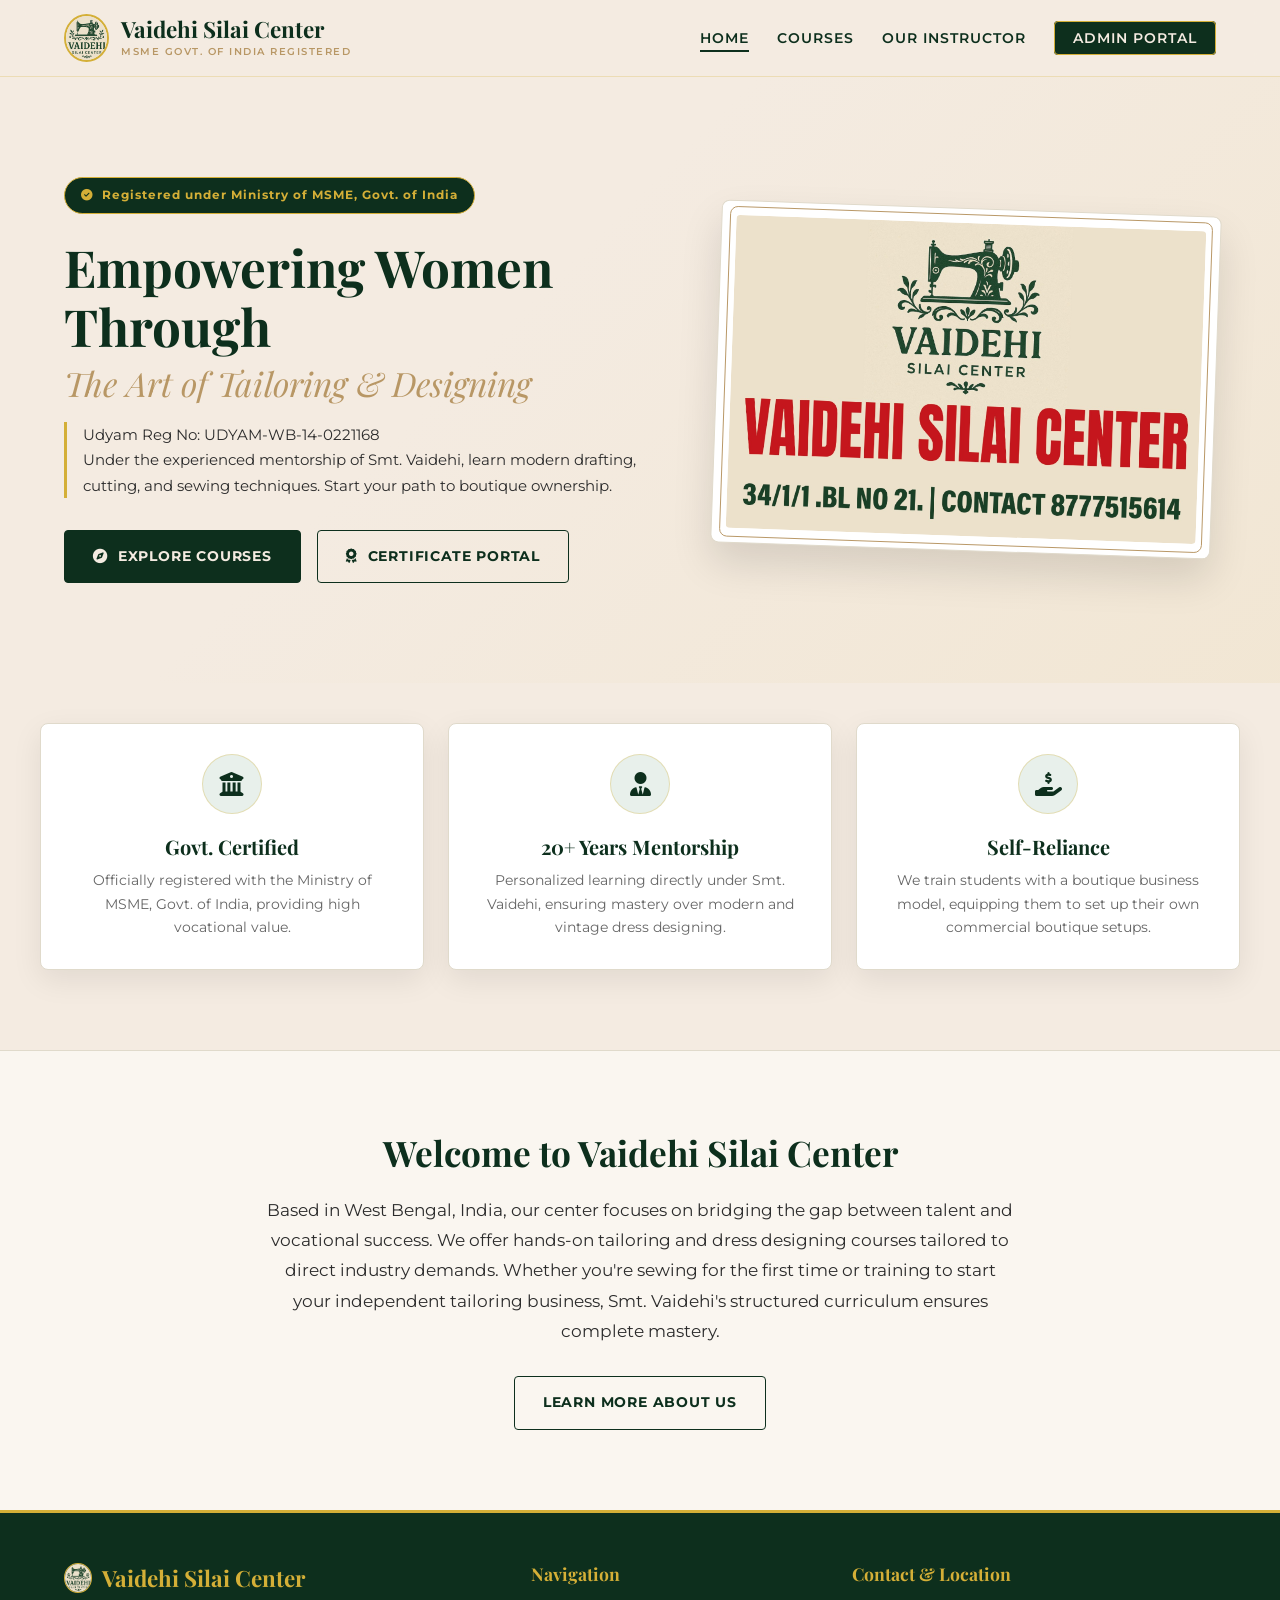
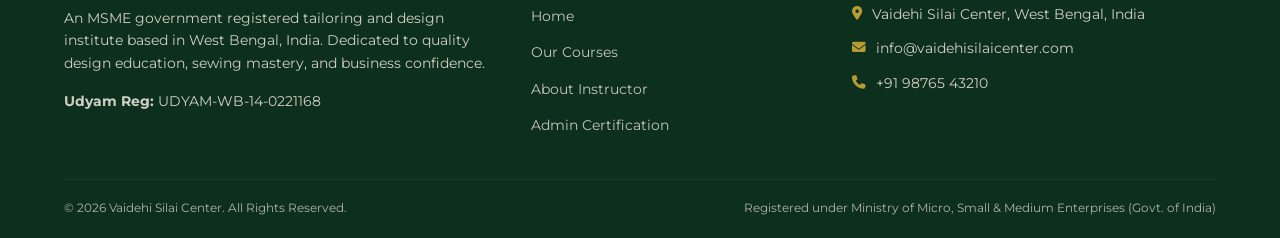
==== index.html @ 42c7a874 "vaidehisilaihosting" ====
<!DOCTYPE html>
<html lang="en">
<head>
  <meta charset="UTF-8">
  <meta name="viewport" content="width=device-width, initial-scale=1.0">
  <title>Vaidehi Silai Center - Govt. Registered Fashion Design & Tailoring Institute</title>
  <meta name="description" content="Registered under Ministry of MSME, Govt. of India | Udyam Reg No: UDYAM-WB-14-0221168. Join West Bengal's premier institute for tailoring and dress designing.">
  
  <!-- Google Fonts: Playfair Display & Montserrat -->
  <link rel="preconnect" href="https://fonts.googleapis.com">
  <link rel="preconnect" href="https://fonts.gstatic.com" crossorigin>
  <link href="https://fonts.googleapis.com/css2?family=Montserrat:wght@400;500;600;700&family=Playfair+Display:ital,wght@0,400;0,700;1,400&display=swap" rel="stylesheet">
  
  <!-- FontAwesome Icons -->
  <link rel="stylesheet" href="https://cdnjs.cloudflare.com/ajax/libs/font-awesome/6.4.0/css/all.min.css">
  
  <!-- Custom Stylesheet -->
  <link rel="stylesheet" href="css/style.css">
</head>
<body>

  <!-- Navigation Header -->
  <header id="header">
    <div class="nav-container">
      <a href="index.html" class="logo-container">
        <img src="vaidehisilaicenterlogo.jpeg" alt="Vaidehi Silai Center Logo" class="logo-img-nav">
        <div class="logo-text-wrapper">
          <span class="logo-text">Vaidehi Silai Center</span>
          <span class="logo-subtext">MSME Govt. of India Registered</span>
        </div>
      </a>
      <button class="menu-toggle" id="menu-toggle" aria-label="Toggle Navigation">
        <i class="fa-solid fa-bars"></i>
      </button>
      <ul class="nav-links" id="nav-links">
        <li><a href="index.html" class="nav-link active">Home</a></li>
        <li><a href="courses.html" class="nav-link">Courses</a></li>
        <li><a href="about.html" class="nav-link">Our Instructor</a></li>
        <li><a href="admin.html" class="nav-link btn-nav-admin">Admin Portal</a></li>
      </ul>
    </div>
  </header>

  <!-- Hero Section -->
  <section class="hero-section">
    <div class="container">
      <div class="hero-grid">
        <div class="hero-content">
          <div class="msme-badge">
            <i class="fa-solid fa-circle-check"></i> Registered under Ministry of MSME, Govt. of India
          </div>
          <h1 class="hero-title">
            Empowering Women Through
            <span>The Art of Tailoring & Designing</span>
          </h1>
          <p class="hero-subtitle">
            Udyam Reg No: UDYAM-WB-14-0221168<br>
            Under the experienced mentorship of Smt. Vaidehi, learn modern drafting, cutting, and sewing techniques. Start your path to boutique ownership.
          </p>
          <div class="hero-cta">
            <a href="courses.html" class="btn btn-primary">
              <i class="fa-solid fa-compass"></i> Explore Courses
            </a>
            <a href="admin.html" class="btn btn-secondary">
              <i class="fa-solid fa-award"></i> Certificate Portal
            </a>
          </div>
        </div>
        <div class="hero-image-container">
          <div class="hero-poster-frame">
            <img src="vaidehisilaicenterposter.jpeg" alt="Vaidehi Silai Center Banner Poster" class="hero-poster-img">
          </div>
        </div>
      </div>
    </div>
  </section>

  <!-- Features Highlight Section -->
  <section class="container section-padding">
    <div class="features-grid">
      <!-- Feature 1: Govt Registration -->
      <div class="feature-card">
        <div class="feature-icon">
          <i class="fa-solid fa-building-columns"></i>
        </div>
        <h3>Govt. Certified</h3>
        <p>Officially registered with the Ministry of MSME, Govt. of India, providing high vocational value.</p>
      </div>

      <!-- Feature 2: Expert Mentorship -->
      <div class="feature-card">
        <div class="feature-icon">
          <i class="fa-solid fa-user-tie"></i>
        </div>
        <h3>20+ Years Mentorship</h3>
        <p>Personalized learning directly under Smt. Vaidehi, ensuring mastery over modern and vintage dress designing.</p>
      </div>

      <!-- Feature 3: Financial Independence -->
      <div class="feature-card">
        <div class="feature-icon">
          <i class="fa-solid fa-hand-holding-dollar"></i>
        </div>
        <h3>Self-Reliance</h3>
        <p>We train students with a boutique business model, equipping them to set up their own commercial boutique setups.</p>
      </div>
    </div>
  </section>

  <!-- Brief Welcome & Intro -->
  <section class="section-padding" style="background-color: var(--bg-light); border-top: 1px solid var(--border-color);">
    <div class="container" style="max-width: 800px; text-align: center;">
      <h2 style="font-family: var(--font-serif); font-size: 2.2rem; margin-bottom: 20px; color: var(--primary-color);">Welcome to Vaidehi Silai Center</h2>
      <p style="font-size: 1.05rem; margin-bottom: 30px; color: var(--text-charcoal); line-height: 1.8;">
        Based in West Bengal, India, our center focuses on bridging the gap between talent and vocational success. We offer hands-on tailoring and dress designing courses tailored to direct industry demands. Whether you're sewing for the first time or training to start your independent tailoring business, Smt. Vaidehi's structured curriculum ensures complete mastery.
      </p>
      <a href="about.html" class="btn btn-secondary">Learn More About Us</a>
    </div>
  </section>

  <!-- Footer Section -->
  <footer>
    <div class="container">
      <div class="footer-grid">
        <div class="footer-col-about">
          <h4 style="display: flex; align-items: center; gap: 10px;">
            <img src="vaidehisilaicenterlogo.jpeg" alt="Logo" style="height: 30px; border-radius: 50%; border: 1px solid var(--gold-metallic); background-color: var(--white);">
            Vaidehi Silai Center
          </h4>
          <p>
            An MSME government registered tailoring and design institute based in West Bengal, India. Dedicated to quality design education, sewing mastery, and business confidence.
          </p>
          <p><strong>Udyam Reg:</strong> UDYAM-WB-14-0221168</p>
        </div>
        <div class="footer-col-links">
          <h4>Navigation</h4>
          <ul class="footer-links-list">
            <li><a href="index.html">Home</a></li>
            <li><a href="courses.html">Our Courses</a></li>
            <li><a href="about.html">About Instructor</a></li>
            <li><a href="admin.html">Admin Certification</a></li>
          </ul>
        </div>
        <div class="footer-col-contact">
          <h4>Contact & Location</h4>
          <div class="contact-item">
            <i class="fa-solid fa-location-dot"></i>
            <span>Vaidehi Silai Center, West Bengal, India</span>
          </div>
          <div class="contact-item">
            <i class="fa-solid fa-envelope"></i>
            <span>info@vaidehisilaicenter.com</span>
          </div>
          <div class="contact-item">
            <i class="fa-solid fa-phone"></i>
            <span>+91 98765 43210</span>
          </div>
        </div>
      </div>
      
      <div class="footer-bottom">
        <p>&copy; 2026 Vaidehi Silai Center. All Rights Reserved.</p>
        <p>Registered under Ministry of Micro, Small & Medium Enterprises (Govt. of India)</p>
      </div>
    </div>
  </footer>

  <!-- Script Files -->
  <script src="js/main.js"></script>
</body>
</html>
---- css/style.css ----
/* ==========================================================================
   CSS DESIGN SYSTEM & CORE GLOBAL STYLES (Vaidehi Silai Center)
   ========================================================================== */
:root {
  --primary-color: #0d2f1d;      /* Premium Vintage Dark Green */
  --primary-light: #164a30;      /* Lighter Forest Green */
  --primary-ultra-light: #e8f0eb;/* Soft green background tint */
  --bg-cream: #f4ebe1;           /* Warm Ivory/Cream background */
  --bg-light: #faf6f0;           /* Soft lighter cream background */
  --text-charcoal: #2c2c2c;      /* Clean Charcoal Text */
  --text-muted: #666666;
  --gold-metallic: #d4af37;      /* Antique Gold Accent */
  --gold-dark: #b89765;          /* Vintage Gold Outline */
  --border-color: #e0dacb;
  --white: #ffffff;
  --font-serif: 'Playfair Display', Georgia, serif;
  --font-sans: 'Montserrat', sans-serif;
  --transition-smooth: all 0.3s cubic-bezier(0.25, 0.8, 0.25, 1);
  --shadow-subtle: 0 4px 15px rgba(0, 0, 0, 0.05);
  --shadow-medium: 0 10px 30px rgba(0, 0, 0, 0.08);
  --shadow-large: 0 20px 40px rgba(0, 0, 0, 0.12);
}

/* Reset & Global Setup */
*, *::before, *::after {
  box-sizing: border-box;
  margin: 0;
  padding: 0;
}

html {
  scroll-behavior: smooth;
  font-size: 16px;
}

body {
  background-color: var(--bg-cream);
  color: var(--text-charcoal);
  font-family: var(--font-sans);
  line-height: 1.65;
  overflow-x: hidden;
  display: flex;
  flex-direction: column;
  min-height: 100vh;
}

h1, h2, h3, h4, h5, h6 {
  font-family: var(--font-serif);
  color: var(--primary-color);
  font-weight: 700;
  line-height: 1.25;
}

a {
  text-decoration: none;
  color: inherit;
  transition: var(--transition-smooth);
}

button, input, select, textarea {
  font-family: inherit;
}

.container {
  width: 100%;
  max-width: 1200px;
  margin: 0 auto;
  padding: 0 24px;
}

.section-padding {
  padding: 80px 0;
}

/* Common Section Headers */
.section-title-wrapper {
  text-align: center;
  margin-bottom: 50px;
}

.section-title {
  font-size: 2.5rem;
  margin-bottom: 12px;
  position: relative;
  display: inline-block;
}

.section-title::after {
  content: '❖';
  display: block;
  font-size: 1.1rem;
  color: var(--gold-metallic);
  margin-top: 8px;
}

.section-subtitle {
  font-size: 0.95rem;
  color: var(--text-muted);
  max-width: 600px;
  margin: 0 auto;
  font-weight: 500;
}

/* Buttons */
.btn {
  display: inline-flex;
  align-items: center;
  justify-content: center;
  gap: 10px;
  padding: 14px 28px;
  border-radius: 4px;
  font-size: 0.9rem;
  font-weight: 700;
  letter-spacing: 0.8px;
  text-transform: uppercase;
  transition: var(--transition-smooth);
  cursor: pointer;
}

.btn-primary {
  background-color: var(--primary-color);
  color: var(--bg-cream);
  border: 1px solid var(--primary-color);
}

.btn-primary:hover {
  background-color: var(--primary-light);
  border-color: var(--primary-light);
  transform: translateY(-2px);
  box-shadow: 0 6px 15px rgba(13, 47, 29, 0.2);
}

.btn-secondary {
  background-color: transparent;
  color: var(--primary-color);
  border: 1px solid var(--primary-color);
}

.btn-secondary:hover {
  background-color: var(--primary-color);
  color: var(--bg-cream);
  transform: translateY(-2px);
  box-shadow: 0 6px 15px rgba(13, 47, 29, 0.1);
}

/* ==========================================================================
   HEADER & NAVIGATION BAR
   ========================================================================== */
header {
  position: sticky;
  top: 0;
  width: 100%;
  z-index: 1000;
  background-color: rgba(244, 235, 225, 0.9);
  backdrop-filter: blur(12px);
  -webkit-backdrop-filter: blur(12px);
  border-bottom: 1px solid rgba(212, 175, 55, 0.25);
  transition: var(--transition-smooth);
}

header.scrolled {
  background-color: var(--primary-color);
  border-bottom-color: var(--gold-metallic);
  box-shadow: var(--shadow-medium);
}

header.scrolled .logo-text,
header.scrolled .nav-link,
header.scrolled .menu-toggle {
  color: var(--bg-light);
}

header.scrolled .nav-link::after {
  background-color: var(--gold-metallic);
}

.nav-container {
  display: flex;
  justify-content: space-between;
  align-items: center;
  padding: 14px 24px;
  max-width: 1200px;
  margin: 0 auto;
}

.logo-container {
  display: flex;
  align-items: center;
  gap: 12px;
}

.logo-img-nav {
  max-height: 48px;
  border-radius: 50%;
  border: 2px solid var(--gold-metallic);
  background-color: var(--white);
  object-fit: cover;
}

.logo-text-wrapper {
  display: flex;
  flex-direction: column;
}

.logo-text {
  font-family: var(--font-serif);
  font-size: 1.4rem;
  font-weight: 700;
  color: var(--primary-color);
  line-height: 1.2;
}

.logo-subtext {
  font-size: 0.65rem;
  text-transform: uppercase;
  letter-spacing: 1.5px;
  color: var(--gold-dark);
  font-weight: 600;
}

.nav-links {
  display: flex;
  gap: 28px;
  list-style: none;
  align-items: center;
}

.nav-link {
  font-size: 0.85rem;
  font-weight: 600;
  color: var(--primary-color);
  text-transform: uppercase;
  letter-spacing: 1px;
  position: relative;
  padding: 6px 0;
}

.nav-link::after {
  content: '';
  position: absolute;
  bottom: 0;
  left: 0;
  width: 0;
  height: 2px;
  background-color: var(--primary-color);
  transition: var(--transition-smooth);
}

.nav-link:hover::after,
.nav-link.active::after {
  width: 100%;
}

.btn-nav-admin {
  background-color: var(--primary-color);
  color: var(--bg-cream) !important;
  padding: 8px 18px;
  border-radius: 4px;
  border: 1px solid var(--gold-metallic);
  font-weight: 600;
}

header.scrolled .btn-nav-admin {
  background-color: var(--gold-metallic);
  color: var(--primary-color) !important;
  border-color: var(--white);
}

.btn-nav-admin:hover {
  background-color: var(--gold-metallic) !important;
  color: var(--primary-color) !important;
  transform: translateY(-2px);
  box-shadow: var(--shadow-subtle);
}

.menu-toggle {
  display: none;
  font-size: 1.4rem;
  color: var(--primary-color);
  cursor: pointer;
  background: none;
  border: none;
}

/* ==========================================================================
   LANDING PAGE (HOME)
   ========================================================================== */
.hero-section {
  padding: 100px 0;
  background: linear-gradient(135deg, var(--bg-cream) 40%, rgba(212, 175, 55, 0.08) 100%);
  position: relative;
  overflow: hidden;
}

.hero-grid {
  display: grid;
  grid-template-columns: 1.1fr 0.9fr;
  gap: 40px;
  align-items: center;
}

.msme-badge {
  display: inline-flex;
  align-items: center;
  gap: 8px;
  background-color: var(--primary-color);
  color: var(--gold-metallic);
  padding: 8px 16px;
  border-radius: 50px;
  font-size: 0.72rem;
  font-weight: 700;
  letter-spacing: 1px;
  margin-bottom: 24px;
  border: 1px solid var(--gold-metallic);
}

.hero-title {
  font-size: 3.2rem;
  line-height: 1.15;
  margin-bottom: 20px;
}

.hero-title span {
  color: var(--gold-dark);
  display: block;
  font-size: 2.1rem;
  font-weight: 400;
  font-style: italic;
  margin-top: 8px;
}

.hero-subtitle {
  font-size: 0.95rem;
  color: var(--text-charcoal);
  margin-bottom: 32px;
  padding-left: 16px;
  border-left: 3px solid var(--gold-metallic);
}

.hero-cta {
  display: flex;
  gap: 16px;
  flex-wrap: wrap;
}

.hero-image-container {
  display: flex;
  justify-content: center;
}

.hero-poster-frame {
  padding: 14px;
  background-color: var(--white);
  border-radius: 8px;
  box-shadow: var(--shadow-large);
  border: 1px solid var(--border-color);
  transform: rotate(2deg);
  max-width: 100%;
  transition: var(--transition-smooth);
}

.hero-poster-frame:hover {
  transform: rotate(0deg) scale(1.02);
}

.hero-poster-frame::after {
  content: '';
  position: absolute;
  top: 0;
  left: 0;
  width: 100%;
  height: 100%;
  border: 1px solid var(--gold-dark);
  border-radius: 8px;
  pointer-events: none;
  transform: scale(0.97);
}

.hero-poster-img {
  max-width: 100%;
  height: auto;
  border-radius: 4px;
  display: block;
}

/* Feature Highlights (Home Page) */
.features-grid {
  display: grid;
  grid-template-columns: repeat(3, 1fr);
  gap: 24px;
  margin-top: -40px;
  position: relative;
  z-index: 10;
}

.feature-card {
  background-color: var(--white);
  padding: 30px;
  border-radius: 8px;
  box-shadow: var(--shadow-medium);
  border: 1px solid var(--border-color);
  text-align: center;
  transition: var(--transition-smooth);
}

.feature-card:hover {
  transform: translateY(-5px);
  border-color: var(--gold-metallic);
}

.feature-icon {
  width: 60px;
  height: 60px;
  border-radius: 50%;
  background-color: var(--primary-ultra-light);
  color: var(--primary-color);
  display: flex;
  align-items: center;
  justify-content: center;
  font-size: 1.5rem;
  margin: 0 auto 20px auto;
  border: 1px solid rgba(212, 175, 55, 0.3);
}

.feature-card h3 {
  font-size: 1.25rem;
  margin-bottom: 10px;
}

.feature-card p {
  font-size: 0.88rem;
  color: var(--text-muted);
}

/* ==========================================================================
   COURSES PAGE
   ========================================================================== */
.courses-section {
  background-color: var(--bg-light);
}

.courses-grid {
  display: grid;
  grid-template-columns: repeat(2, 1fr);
  gap: 32px;
}

.course-card {
  background-color: var(--white);
  border-radius: 8px;
  overflow: hidden;
  box-shadow: var(--shadow-subtle);
  border: 1px solid var(--border-color);
  display: flex;
  flex-direction: column;
  position: relative;
  transition: var(--transition-smooth);
}

.course-card::before {
  content: '';
  position: absolute;
  top: 0;
  left: 0;
  width: 100%;
  height: 6px;
  background-color: var(--primary-color);
  transition: var(--transition-smooth);
}

.course-card:hover {
  transform: translateY(-6px);
  box-shadow: var(--shadow-medium);
  border-color: var(--gold-dark);
}

.course-card:hover::before {
  background-color: var(--gold-metallic);
}

.course-header {
  padding: 30px 30px 15px 30px;
}

.course-badge {
  display: inline-block;
  font-size: 0.65rem;
  font-weight: 700;
  text-transform: uppercase;
  letter-spacing: 1px;
  background-color: var(--primary-ultra-light);
  color: var(--primary-color);
  padding: 5px 10px;
  border-radius: 4px;
  margin-bottom: 12px;
}

.course-title {
  font-size: 1.6rem;
  margin-bottom: 8px;
}

.course-duration {
  display: flex;
  align-items: center;
  gap: 8px;
  font-size: 0.85rem;
  color: var(--gold-dark);
  font-weight: 600;
}

.course-body {
  padding: 0 30px 30px 30px;
  flex-grow: 1;
  display: flex;
  flex-direction: column;
}

.course-desc {
  font-size: 0.9rem;
  color: var(--text-charcoal);
  margin-bottom: 20px;
}

.course-syllabus-title {
  font-size: 0.95rem;
  font-weight: 700;
  color: var(--primary-color);
  margin-bottom: 10px;
  display: flex;
  align-items: center;
  gap: 6px;
}

.course-syllabus-list {
  list-style: none;
  margin-bottom: 24px;
}

.course-syllabus-list li {
  position: relative;
  padding-left: 20px;
  margin-bottom: 8px;
  font-size: 0.85rem;
}

.course-syllabus-list li::before {
  content: '✓';
  position: absolute;
  left: 0;
  color: var(--gold-metallic);
  font-weight: bold;
}

/* ==========================================================================
   ABOUT PAGE
   ========================================================================== */
.about-section {
  background-color: var(--bg-cream);
}

.about-grid {
  display: grid;
  grid-template-columns: 0.85fr 1.15fr;
  gap: 50px;
  align-items: center;
}

.about-image-wrapper {
  position: relative;
}

.instructor-frame {
  padding: 14px;
  background-color: var(--white);
  border-radius: 8px;
  box-shadow: var(--shadow-medium);
  border: 1px solid var(--border-color);
}

.instructor-frame::after {
  content: '';
  position: absolute;
  top: 0;
  left: 0;
  width: 100%;
  height: 100%;
  border: 2px solid var(--primary-color);
  border-radius: 8px;
  pointer-events: none;
  transform: scale(0.97);
}

.instructor-img {
  width: 100%;
  height: auto;
  border-radius: 4px;
  display: block;
}

.about-tag {
  font-size: 0.8rem;
  font-weight: 700;
  text-transform: uppercase;
  letter-spacing: 1.5px;
  color: var(--gold-dark);
  margin-bottom: 8px;
  display: block;
}

.about-title {
  font-size: 2.4rem;
  margin-bottom: 16px;
}

.about-story p {
  margin-bottom: 16px;
  font-size: 0.95rem;
}

.instructor-quote {
  font-family: var(--font-serif);
  font-style: italic;
  font-size: 1.1rem;
  color: var(--primary-color);
  border-left: 4px solid var(--gold-metallic);
  padding-left: 18px;
  margin: 24px 0;
}

.instructor-details {
  display: grid;
  grid-template-columns: repeat(2, 1fr);
  gap: 20px;
  margin-top: 24px;
  border-top: 1px solid var(--border-color);
  padding-top: 24px;
}

.detail-item {
  display: flex;
  flex-direction: column;
}

.detail-label {
  font-size: 0.72rem;
  text-transform: uppercase;
  color: var(--text-muted);
  letter-spacing: 1px;
  margin-bottom: 4px;
}

.detail-value {
  font-size: 0.95rem;
  font-weight: 700;
  color: var(--primary-color);
}

/* ==========================================================================
   ADMIN PANEL / PORTAL
   ========================================================================== */
.admin-section {
  background-color: var(--primary-ultra-light);
  flex-grow: 1;
}

.admin-card {
  background-color: var(--white);
  border-radius: 12px;
  box-shadow: var(--shadow-medium);
  border: 1px solid var(--border-color);
  padding: 40px;
  max-width: 760px;
  margin: 0 auto;
}

.admin-card-title {
  font-size: 1.8rem;
  margin-bottom: 6px;
  text-align: center;
}

.admin-card-subtitle {
  font-size: 0.88rem;
  color: var(--text-muted);
  margin-bottom: 30px;
  text-align: center;
}

.form-grid {
  display: grid;
  grid-template-columns: repeat(2, 1fr);
  gap: 20px;
  margin-bottom: 28px;
}

.form-group-full {
  grid-column: span 2;
}

.form-label {
  display: block;
  font-size: 0.82rem;
  font-weight: 700;
  color: var(--primary-color);
  margin-bottom: 6px;
  text-transform: uppercase;
  letter-spacing: 0.5px;
}

.form-input, .form-select {
  width: 100%;
  padding: 12px 14px;
  border-radius: 4px;
  border: 1px solid var(--border-color);
  background-color: var(--bg-light);
  color: var(--text-charcoal);
  font-size: 0.9rem;
  font-weight: 500;
  transition: var(--transition-smooth);
}

.form-input:focus, .form-select:focus {
  outline: none;
  border-color: var(--primary-color);
  background-color: var(--white);
  box-shadow: 0 0 0 3px rgba(13, 47, 29, 0.08);
}

.btn-generate {
  width: 100%;
  background-color: var(--primary-color);
  color: var(--bg-cream);
  border: 1px solid var(--gold-metallic);
  padding: 14px;
  font-size: 1rem;
  font-weight: 700;
}

.btn-generate:hover {
  background-color: var(--primary-light);
  border-color: var(--white);
}

/* ==========================================================================
   FOOTER SECTION
   ========================================================================== */
footer {
  background-color: var(--primary-color);
  color: var(--bg-cream);
  padding: 50px 0 20px 0;
  border-top: 3px solid var(--gold-metallic);
  margin-top: auto;
}

.footer-grid {
  display: grid;
  grid-template-columns: 1.2fr 0.8fr 1fr;
  gap: 30px;
  margin-bottom: 30px;
}

.footer-col-about h4 {
  font-family: var(--font-serif);
  font-size: 1.4rem;
  color: var(--gold-metallic);
  margin-bottom: 14px;
}

.footer-col-about p {
  font-size: 0.85rem;
  opacity: 0.85;
  margin-bottom: 16px;
}

.footer-col-links h4,
.footer-col-contact h4 {
  font-size: 1.1rem;
  color: var(--gold-metallic);
  margin-bottom: 18px;
}

.footer-links-list {
  list-style: none;
}

.footer-links-list li {
  margin-bottom: 10px;
}

.footer-links-list a {
  font-size: 0.85rem;
  opacity: 0.8;
}

.footer-links-list a:hover {
  opacity: 1;
  color: var(--gold-metallic);
  padding-left: 4px;
}

.contact-item {
  display: flex;
  align-items: flex-start;
  gap: 10px;
  margin-bottom: 12px;
  font-size: 0.85rem;
  opacity: 0.85;
}

.contact-item i {
  color: var(--gold-metallic);
  margin-top: 4px;
}

.footer-bottom {
  border-top: 1px solid rgba(255, 255, 255, 0.08);
  padding-top: 18px;
  display: flex;
  justify-content: space-between;
  align-items: center;
  flex-wrap: wrap;
  gap: 16px;
  font-size: 0.78rem;
  opacity: 0.7;
}

/* ==========================================================================
   RESPONSIVE MEDIA QUERIES
   ========================================================================== */
@media (max-width: 992px) {
  .hero-grid {
    grid-template-columns: 1fr;
    gap: 30px;
    text-align: center;
  }

  .hero-content {
    display: flex;
    flex-direction: column;
    align-items: center;
  }

  .hero-title {
    font-size: 2.6rem;
  }

  .hero-subtitle {
    border-left: none;
    border-bottom: 2px solid var(--gold-metallic);
    padding-left: 0;
    padding-bottom: 14px;
  }

  .features-grid {
    grid-template-columns: 1fr;
    margin-top: 20px;
  }

  .courses-grid {
    grid-template-columns: 1fr;
    max-width: 600px;
    margin: 0 auto;
  }

  .about-grid {
    grid-template-columns: 1fr;
    gap: 30px;
  }

  .instructor-frame {
    max-width: 440px;
    margin: 0 auto;
  }

  .footer-grid {
    grid-template-columns: 1fr;
    gap: 24px;
  }
}

@media (max-width: 768px) {
  .menu-toggle {
    display: block;
  }

  .nav-links {
    position: absolute;
    top: 100%;
    left: 0;
    width: 100%;
    background-color: var(--primary-color);
    flex-direction: column;
    gap: 0;
    max-height: 0;
    overflow: hidden;
    transition: max-height 0.4s ease-out;
    border-bottom: 2px solid var(--gold-metallic);
  }

  .nav-links.open {
    max-height: 300px;
  }

  .nav-links li {
    width: 100%;
    text-align: center;
  }

  .nav-link {
    display: block;
    padding: 14px;
    color: var(--bg-light);
  }

  .btn-nav-admin {
    margin: 14px auto;
    display: inline-block;
    width: 80%;
  }

  .form-grid {
    grid-template-columns: 1fr;
  }

  .form-group-full {
    grid-column: span 1;
  }

  .admin-card {
    padding: 24px;
  }
}
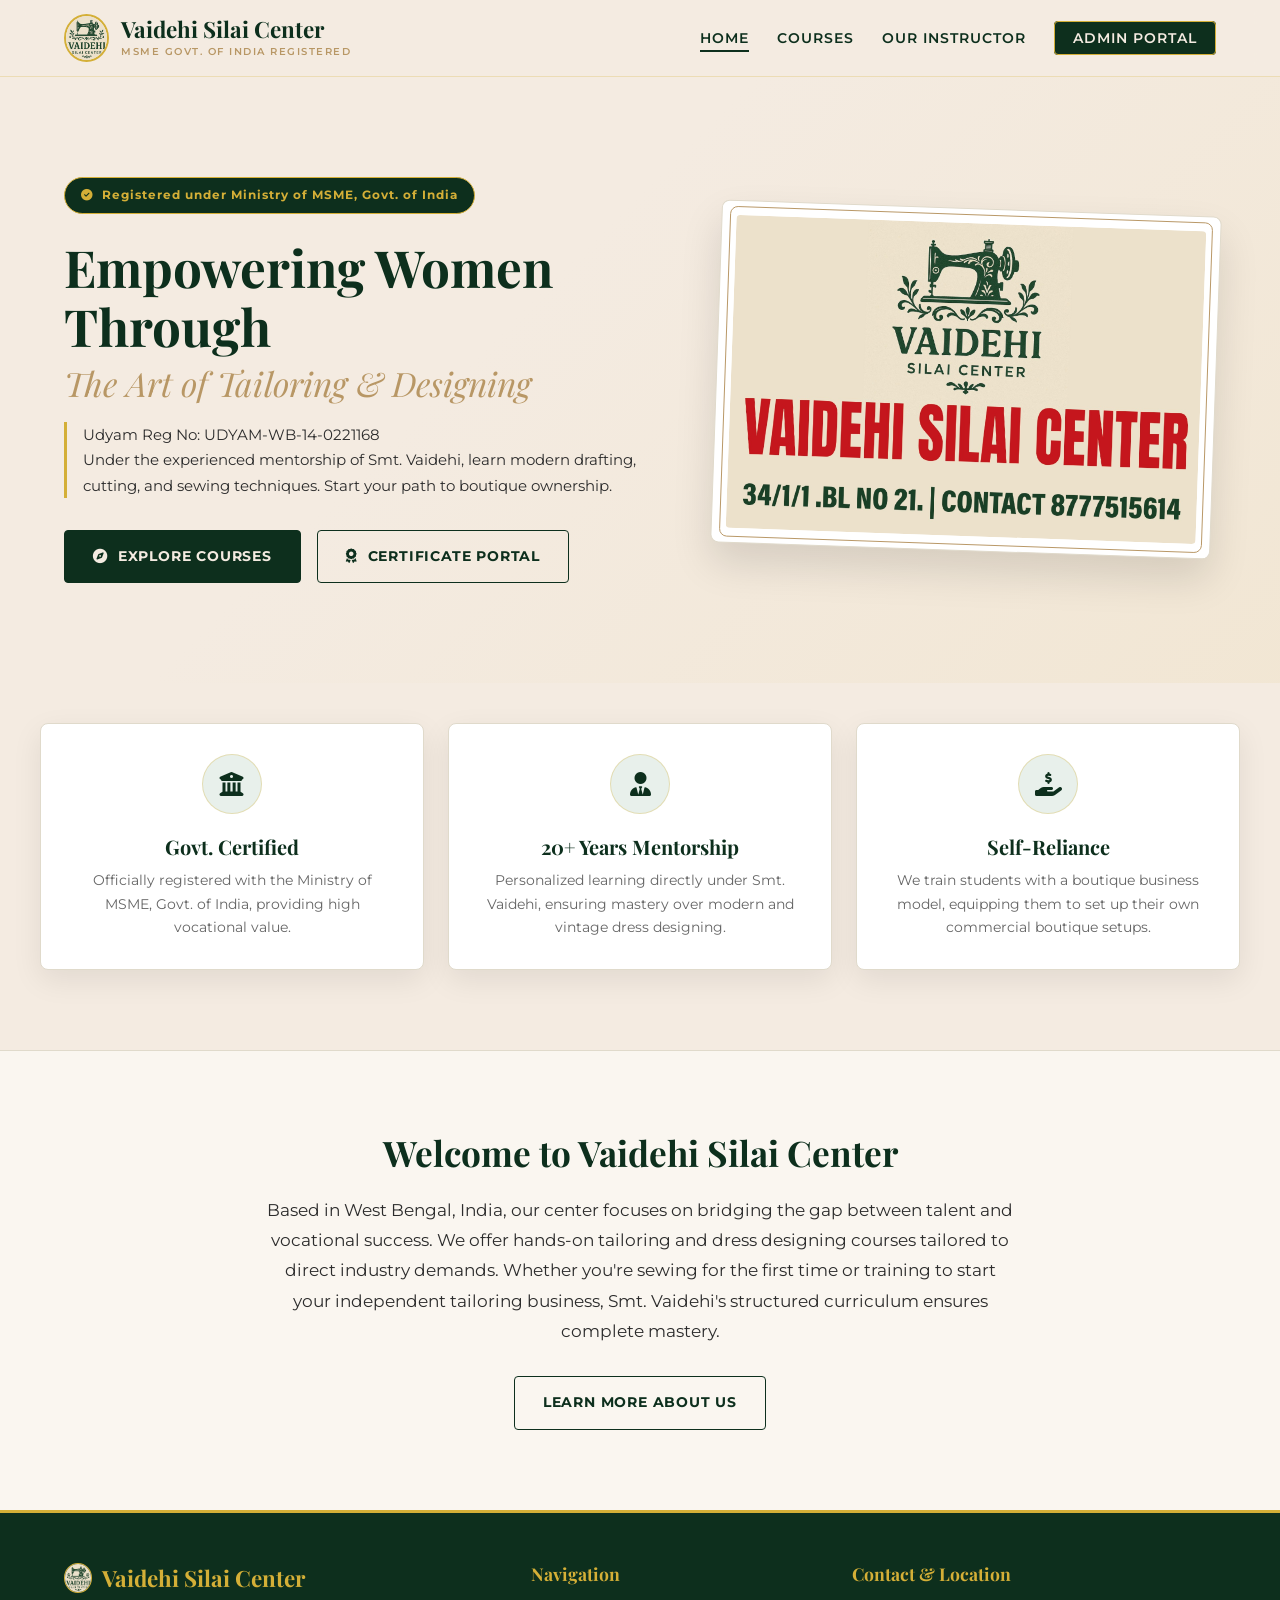
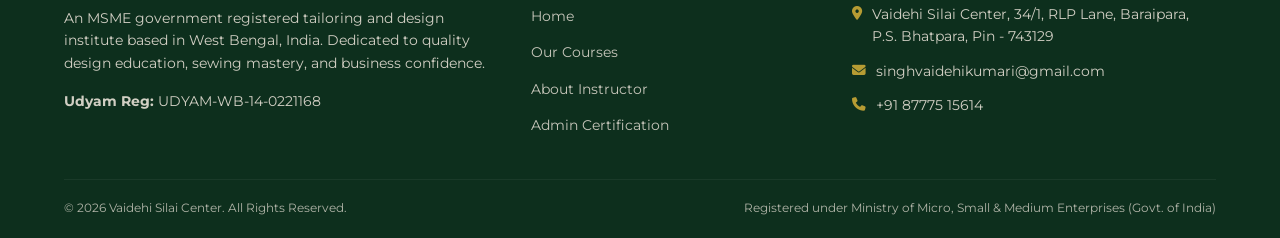
==== commit 89725595: "update" ====
--- a/index.html
+++ b/index.html
@@ -145,15 +145,15 @@
           <h4>Contact & Location</h4>
           <div class="contact-item">
             <i class="fa-solid fa-location-dot"></i>
-            <span>Vaidehi Silai Center, West Bengal, India</span>
+            <span>Vaidehi Silai Center, 34/1, RLP Lane, Baraipara, P.S. Bhatpara, Pin - 743129</span>
           </div>
           <div class="contact-item">
             <i class="fa-solid fa-envelope"></i>
-            <span>info@vaidehisilaicenter.com</span>
+            <span>singhvaidehikumari@gmail.com</span>
           </div>
           <div class="contact-item">
             <i class="fa-solid fa-phone"></i>
-            <span>+91 98765 43210</span>
+            <span>+91 87775 15614</span>
           </div>
         </div>
       </div>
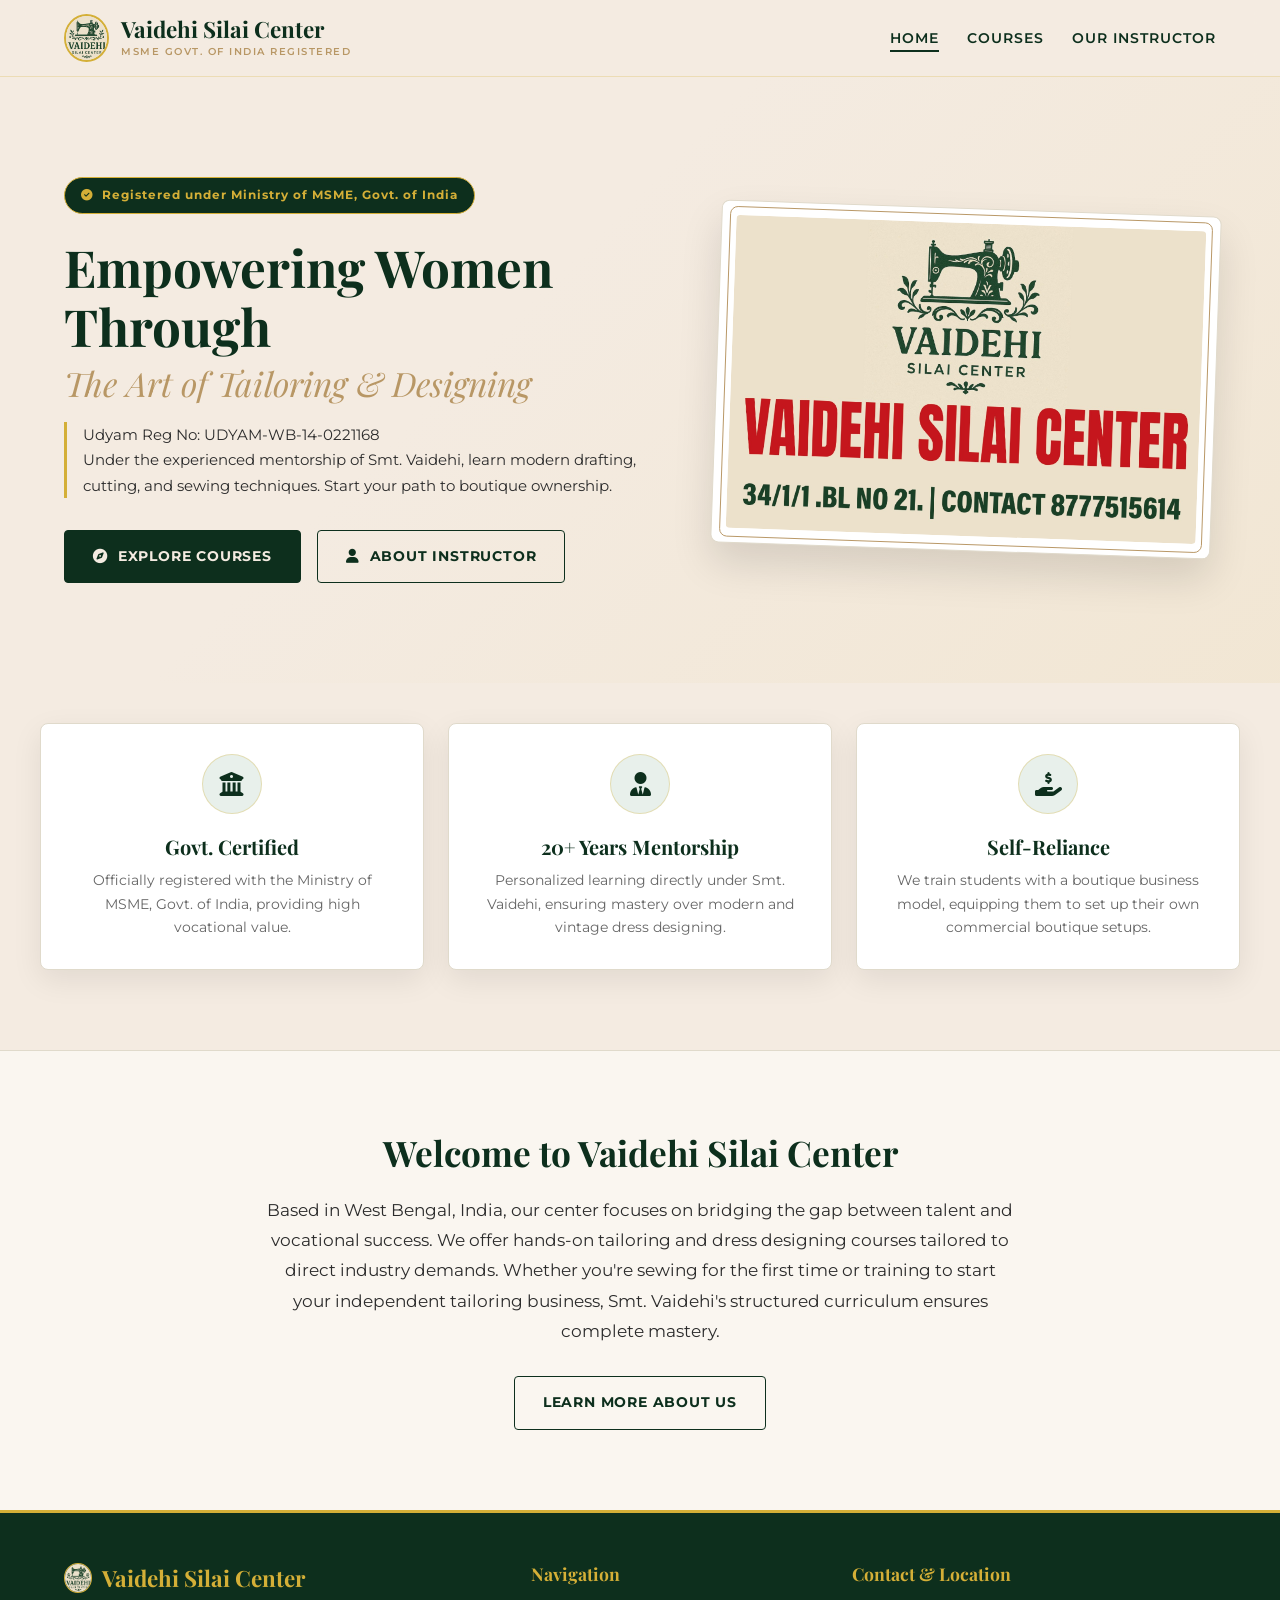
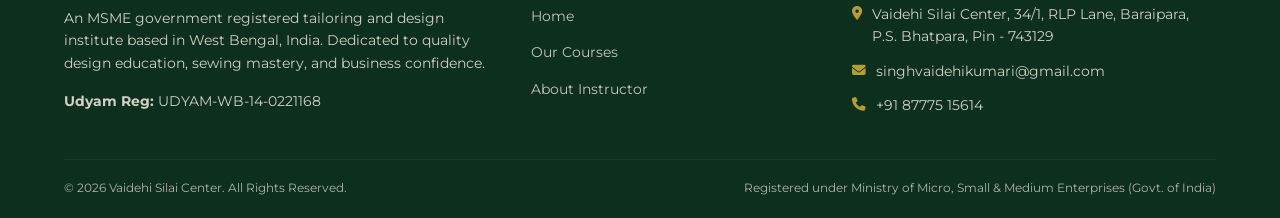
==== commit 342c9c9c: "Remove admin portal from public site and secure offline-admin-portal in gitignore" ====
--- a/index.html
+++ b/index.html
@@ -36,7 +36,6 @@
         <li><a href="index.html" class="nav-link active">Home</a></li>
         <li><a href="courses.html" class="nav-link">Courses</a></li>
         <li><a href="about.html" class="nav-link">Our Instructor</a></li>
-        <li><a href="admin.html" class="nav-link btn-nav-admin">Admin Portal</a></li>
       </ul>
     </div>
   </header>
@@ -61,8 +60,8 @@
             <a href="courses.html" class="btn btn-primary">
               <i class="fa-solid fa-compass"></i> Explore Courses
             </a>
-            <a href="admin.html" class="btn btn-secondary">
-              <i class="fa-solid fa-award"></i> Certificate Portal
+            <a href="about.html" class="btn btn-secondary">
+              <i class="fa-solid fa-user"></i> About Instructor
             </a>
           </div>
         </div>
@@ -138,7 +137,6 @@
             <li><a href="index.html">Home</a></li>
             <li><a href="courses.html">Our Courses</a></li>
             <li><a href="about.html">About Instructor</a></li>
-            <li><a href="admin.html">Admin Certification</a></li>
           </ul>
         </div>
         <div class="footer-col-contact">
